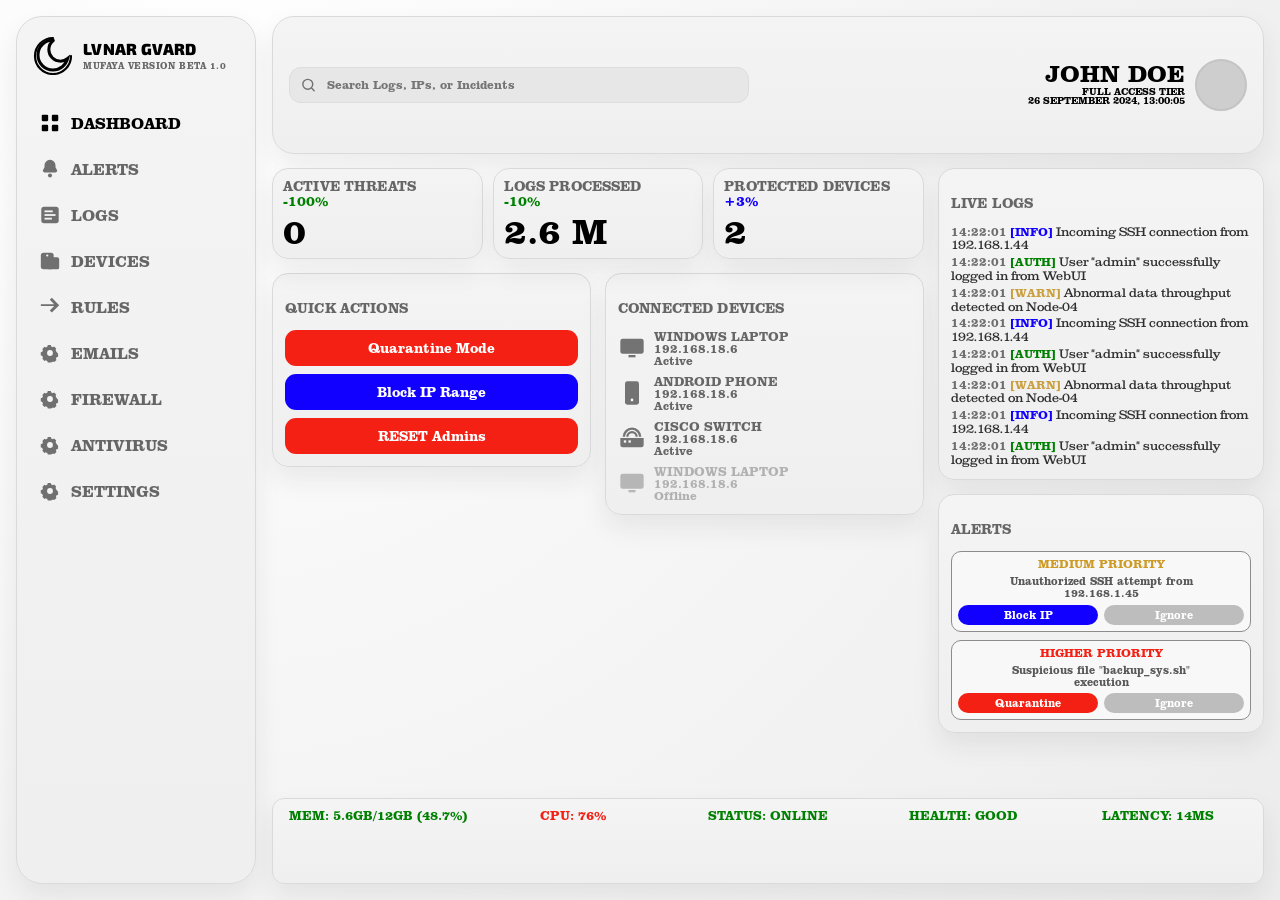
==== frontend/index.html @ ace8985b "Add initial frontend files for LunarGuard Dashboard - Create CSS file for styling the dashboard layo" ====
<!DOCTYPE html>
<html lang="en">
<head>
	<meta charset="UTF-8" />
	<meta name="viewport" content="width=device-width, initial-scale=1.0" />
	<title>LunarGuard Dashboard</title>
	<link rel="stylesheet" href="css/style.css" />
</head>
<body>
	<div class="dashboard-shell">
		<aside class="sidebar panel" aria-label="Sidebar Navigation">
			<div class="logo-row">
				<svg class="logo-mark" viewBox="0 0 24 24" fill="none" aria-hidden="true">
					<path d="M12 3C7 3 3 7 3 12s4 9 9 9c4.2 0 7.8-2.9 8.8-6.9-1.2 1-2.7 1.6-4.3 1.6-3.9 0-7-3.1-7-7 0-2.2 1-4.1 2.6-5.4z" stroke="currentColor" stroke-width="1.8"/>
					<path d="M12 1.8C6 1.8 1.2 6.6 1.2 12.6 1.2 18.6 6 23.4 12 23.4 18 23.4 22.8 18.6 22.8 12.6" stroke="currentColor" stroke-width="1.3" stroke-linecap="round"/>
				</svg>
				<div class="logo-copy">
					<div class="brand-text">LVNAR GVARD</div>
					<p class="brand-sub">Mufaya Version Beta 1.0</p>
				</div>
			</div>

			<nav class="nav-list" aria-label="Primary">
				<a href="#" class="nav-item navigation-text is-active" aria-current="page">
					<svg class="nav-icon" viewBox="0 0 24 24" fill="currentColor" aria-hidden="true"><rect x="3" y="3" width="7" height="7" rx="1.2"/><rect x="14" y="3" width="7" height="7" rx="1.2"/><rect x="3" y="14" width="7" height="7" rx="1.2"/><rect x="14" y="14" width="7" height="7" rx="1.2"/></svg>
					<span>DASHBOARD</span>
				</a>
				<a href="#" class="nav-item navigation-text">
					<svg class="nav-icon" viewBox="0 0 24 24" fill="currentColor" aria-hidden="true"><path d="M12 2a6 6 0 0 0-6 6v2.2L4.4 13a1.8 1.8 0 0 0 1.5 2.7h12.2a1.8 1.8 0 0 0 1.5-2.7L18 10.2V8a6 6 0 0 0-6-6z"/><circle cx="12" cy="19" r="2.2"/></svg>
					<span>ALERTS</span>
				</a>
				<a href="#" class="nav-item navigation-text">
					<svg class="nav-icon" viewBox="0 0 24 24" fill="currentColor" aria-hidden="true"><rect x="2.5" y="3" width="19" height="18" rx="3"/><rect x="6" y="7" width="9" height="2" fill="#f4f4f4"/><rect x="6" y="11" width="12" height="2" fill="#f4f4f4"/><rect x="6" y="15" width="8" height="2" fill="#f4f4f4"/></svg>
					<span>LOGS</span>
				</a>
				<a href="#" class="nav-item navigation-text">
					<svg class="nav-icon" viewBox="0 0 24 24" fill="currentColor" aria-hidden="true"><rect x="2" y="3" width="14" height="18" rx="3"/><rect x="9" y="8" width="13" height="13" rx="2"/><circle cx="9" cy="6" r="1.2" fill="#f4f4f4"/></svg>
					<span>DEVICES</span>
				</a>
				<a href="#" class="nav-item navigation-text">
					<svg class="nav-icon" viewBox="0 0 24 24" fill="currentColor" aria-hidden="true"><path d="M14 2l8 8-8 8-2.2-2.2L16.6 11H2V9h14.6l-4.8-4.8z"/></svg>
					<span>RULES</span>
				</a>
				<a href="#" class="nav-item navigation-text">
					<svg class="nav-icon" viewBox="0 0 24 24" fill="currentColor" aria-hidden="true"><path d="M10 2h4l.7 2.1c.7.2 1.3.5 1.9.9l2-.8 2.8 2.8-.8 2c.4.6.7 1.2.9 1.9L24 14v4l-2.1.7a8 8 0 0 1-.9 1.9l.8 2-2.8 2.8-2-.8a8 8 0 0 1-1.9.9L14 26h-4l-.7-2.1a8 8 0 0 1-1.9-.9l-2 .8L2.6 21l.8-2a8 8 0 0 1-.9-1.9L.4 16v-4l2.1-.7a8 8 0 0 1 .9-1.9l-.8-2L5.4 4.6l2 .8a8 8 0 0 1 1.9-.9z" transform="scale(0.8) translate(2 2)"/><circle cx="12" cy="12" r="3.2" fill="#f4f4f4"/></svg>
					<span>EMAILS</span>
				</a>
				<a href="#" class="nav-item navigation-text">
					<svg class="nav-icon" viewBox="0 0 24 24" fill="currentColor" aria-hidden="true"><path d="M10 2h4l.7 2.1c.7.2 1.3.5 1.9.9l2-.8 2.8 2.8-.8 2c.4.6.7 1.2.9 1.9L24 14v4l-2.1.7a8 8 0 0 1-.9 1.9l.8 2-2.8 2.8-2-.8a8 8 0 0 1-1.9.9L14 26h-4l-.7-2.1a8 8 0 0 1-1.9-.9l-2 .8L2.6 21l.8-2a8 8 0 0 1-.9-1.9L.4 16v-4l2.1-.7a8 8 0 0 1 .9-1.9l-.8-2L5.4 4.6l2 .8a8 8 0 0 1 1.9-.9z" transform="scale(0.8) translate(2 2)"/><circle cx="12" cy="12" r="3.2" fill="#f4f4f4"/></svg>
					<span>FIREWALL</span>
				</a>
				<a href="#" class="nav-item navigation-text">
					<svg class="nav-icon" viewBox="0 0 24 24" fill="currentColor" aria-hidden="true"><path d="M10 2h4l.7 2.1c.7.2 1.3.5 1.9.9l2-.8 2.8 2.8-.8 2c.4.6.7 1.2.9 1.9L24 14v4l-2.1.7a8 8 0 0 1-.9 1.9l.8 2-2.8 2.8-2-.8a8 8 0 0 1-1.9.9L14 26h-4l-.7-2.1a8 8 0 0 1-1.9-.9l-2 .8L2.6 21l.8-2a8 8 0 0 1-.9-1.9L.4 16v-4l2.1-.7a8 8 0 0 1 .9-1.9l-.8-2L5.4 4.6l2 .8a8 8 0 0 1 1.9-.9z" transform="scale(0.8) translate(2 2)"/><circle cx="12" cy="12" r="3.2" fill="#f4f4f4"/></svg>
					<span>ANTIVIRUS</span>
				</a>
				<a href="#" class="nav-item navigation-text">
					<svg class="nav-icon" viewBox="0 0 24 24" fill="currentColor" aria-hidden="true"><path d="M10 2h4l.7 2.1c.7.2 1.3.5 1.9.9l2-.8 2.8 2.8-.8 2c.4.6.7 1.2.9 1.9L24 14v4l-2.1.7a8 8 0 0 1-.9 1.9l.8 2-2.8 2.8-2-.8a8 8 0 0 1-1.9.9L14 26h-4l-.7-2.1a8 8 0 0 1-1.9-.9l-2 .8L2.6 21l.8-2a8 8 0 0 1-.9-1.9L.4 16v-4l2.1-.7a8 8 0 0 1 .9-1.9l-.8-2L5.4 4.6l2 .8a8 8 0 0 1 1.9-.9z" transform="scale(0.8) translate(2 2)"/><circle cx="12" cy="12" r="3.2" fill="#f4f4f4"/></svg>
					<span>SETTINGS</span>
				</a>
			</nav>
		</aside>

		<main class="main-area" aria-label="Main Dashboard Content">
			<header class="topbar panel">
				<label class="search-box" aria-label="Search">
					<svg viewBox="0 0 24 24" fill="none" aria-hidden="true">
						<circle cx="11" cy="11" r="7" stroke="currentColor" stroke-width="2"></circle>
						<path d="M20 20L16.7 16.7" stroke="currentColor" stroke-width="2" stroke-linecap="round"></path>
					</svg>
					<input class="search-input" type="search" placeholder="Search Logs, IPs, or Incidents" />
				</label>

				<div class="user-card">
					<div>
						<h1 class="user-name">JOHN DOE</h1>
						<p class="user-meta">FULL ACCESS TIER<br />26 SEPTEMBER 2024, 13:00:05</p>
					</div>
					<div class="user-avatar" aria-hidden="true"></div>
				</div>
			</header>

			<section class="content-grid" aria-label="Operational Panels">
				<div class="left-stack">
					<section class="stats-row" aria-label="Security Metrics">
						<article class="stat-card panel">
							<p class="heading-text">ACTIVE THREATS</p>
							<p class="stat-delta positive">-100%</p>
							<p class="stat-value">0</p>
						</article>
						<article class="stat-card panel">
							<p class="heading-text">LOGS PROCESSED</p>
							<p class="stat-delta positive">-10%</p>
							<p class="stat-value">2.6 M</p>
						</article>
						<article class="stat-card panel">
							<p class="heading-text">PROTECTED DEVICES</p>
							<p class="stat-delta positive-alt">+3%</p>
							<p class="stat-value">2</p>
						</article>
					</section>

					<div class="left-column">
					<section class="quick-actions panel">
						<p class="heading-text">QUICK ACTIONS</p>
						<div class="action-buttons">
							<button class="action-btn red" type="button">Quarantine Mode</button>
							<button class="action-btn blue" type="button">Block IP Range</button>
							<button class="action-btn red" type="button">RESET Admins</button>
						</div>
					</section>

					<section class="devices-panel panel">
						<p class="heading-text">CONNECTED DEVICES</p>
						<div class="device-list">
							<article class="device-item">
								<svg class="device-icon" viewBox="0 0 24 24" fill="currentColor" aria-hidden="true"><rect x="2" y="4" width="20" height="13" rx="2"/><rect x="9" y="18" width="6" height="2"/></svg>
								<div>
									<p class="device-name">WINDOWS LAPTOP</p>
									<p class="device-ip">192.168.18.6</p>
									<p class="device-state">Active</p>
								</div>
							</article>
							<article class="device-item">
								<svg class="device-icon" viewBox="0 0 24 24" fill="currentColor" aria-hidden="true"><rect x="6" y="2" width="12" height="20" rx="2"/><circle cx="12" cy="18" r="1.2" fill="#f4f4f4"/></svg>
								<div>
									<p class="device-name">ANDROID PHONE</p>
									<p class="device-ip">192.168.18.6</p>
									<p class="device-state">Active</p>
								</div>
							</article>
							<article class="device-item">
								<svg class="device-icon" viewBox="0 0 24 24" fill="currentColor" aria-hidden="true"><path d="M2 12h20v6a2 2 0 0 1-2 2H4a2 2 0 0 1-2-2z"/><path d="M5 11a7 7 0 0 1 14 0" fill="none" stroke="currentColor" stroke-width="2"/><path d="M8 11a4 4 0 0 1 8 0" fill="none" stroke="currentColor" stroke-width="2"/><rect x="5" y="14" width="2" height="2" fill="#f4f4f4"/><rect x="9" y="14" width="2" height="2" fill="#f4f4f4"/></svg>
								<div>
									<p class="device-name">CISCO SWITCH</p>
									<p class="device-ip">192.168.18.6</p>
									<p class="device-state">Active</p>
								</div>
							</article>
							<article class="device-item offline">
								<svg class="device-icon" viewBox="0 0 24 24" fill="currentColor" aria-hidden="true"><rect x="2" y="4" width="20" height="13" rx="2"/><rect x="9" y="18" width="6" height="2"/></svg>
								<div>
									<p class="device-name">WINDOWS LAPTOP</p>
									<p class="device-ip">192.168.18.6</p>
									<p class="device-state">Offline</p>
								</div>
							</article>
						</div>
					</section>
					</div>
				</div>

				<div class="right-column">
					<section class="live-logs panel">
						<p class="heading-text">LIVE LOGS</p>
						<div class="log-list normal-text">
							<p class="log-row"><span class="log-time">14:22:01</span> <span class="tag info">[INFO]</span> Incoming SSH connection from 192.168.1.44</p>
							<p class="log-row"><span class="log-time">14:22:01</span> <span class="tag auth">[AUTH]</span> User "admin" successfully logged in from WebUI</p>
							<p class="log-row"><span class="log-time">14:22:01</span> <span class="tag warn">[WARN]</span> Abnormal data throughput detected on Node-04</p>
							<p class="log-row"><span class="log-time">14:22:01</span> <span class="tag info">[INFO]</span> Incoming SSH connection from 192.168.1.44</p>
							<p class="log-row"><span class="log-time">14:22:01</span> <span class="tag auth">[AUTH]</span> User "admin" successfully logged in from WebUI</p>
							<p class="log-row"><span class="log-time">14:22:01</span> <span class="tag warn">[WARN]</span> Abnormal data throughput detected on Node-04</p>
							<p class="log-row"><span class="log-time">14:22:01</span> <span class="tag info">[INFO]</span> Incoming SSH connection from 192.168.1.44</p>
							<p class="log-row"><span class="log-time">14:22:01</span> <span class="tag auth">[AUTH]</span> User "admin" successfully logged in from WebUI</p>
						</div>
					</section>

					<section class="alerts-panel panel">
						<p class="heading-text">ALERTS</p>
						<div class="alert-stack">
							<article class="alert-card">
								<p class="alert-title medium">MEDIUM PRIORITY</p>
								<p class="alert-desc">Unauthorized SSH attempt from<br />192.168.1.45</p>
								<div class="alert-actions">
									<button class="mini-btn blue" type="button">Block IP</button>
									<button class="mini-btn" type="button">Ignore</button>
								</div>
							</article>
							<article class="alert-card">
								<p class="alert-title high">HIGHER PRIORITY</p>
								<p class="alert-desc">Suspicious file "backup_sys.sh"<br />execution</p>
								<div class="alert-actions">
									<button class="mini-btn red" type="button">Quarantine</button>
									<button class="mini-btn" type="button">Ignore</button>
								</div>
							</article>
						</div>
					</section>
				</div>
			</section>

			<footer class="status-strip panel" aria-label="System Status">
				<span class="ok">MEM: 5.6GB/12GB (48.7%)</span>
				<span class="warn">CPU: 76%</span>
				<span class="ok">STATUS: ONLINE</span>
				<span class="ok">HEALTH: GOOD</span>
				<span class="ok">LATENCY: 14MS</span>
			</footer>
		</main>
	</div>
</body>
</html>
---- frontend/css/style.css ----
@font-face {
	font-family: "Exo 2";
	src: url("../assets/fonts/Exo2-Black.ttf") format("truetype");
	font-weight: 900;
	font-style: normal;
}

@font-face {
	font-family: "Clarendon";
	src: url("../assets/fonts/Clarendon.otf") format("opentype");
	font-weight: 400;
	font-style: normal;
}

@font-face {
	font-family: "ClarendonBold";
	src: url("../assets/fonts/ClarendonB.otf") format("opentype");
	font-weight: 700;
	font-style: normal;
}

:root {
	--backgroundcolor: #f7f7f7;
	--whitecolor: #ffffff;
	--negativecolor: #f32013;
	--positivecolor: #008000;
	--positivecolor2: #1100ff;
	--greycolor: #666666;
	--blackcolor: #000000;
	--panel: #efefef;
	--stroke: #dadada;
	--muted: #9d9d9d;
	--shadow: 0 12px 26px rgba(34, 34, 34, 0.08);
	--radius-xl: 22px;
	--radius-lg: 16px;
	--radius-md: 12px;
}

* {
	box-sizing: border-box;
}

html,
body {
	margin: 0;
	min-height: 100%;
	background: radial-gradient(circle at 16% 10%, #ffffff 0%, #f6f6f6 45%, #ececec 100%);
	color: var(--greycolor);
}

body {
	font-family: "Clarendon", serif;
	padding: 16px;
}

.brand-text {
	font-family: "Exo 2", sans-serif;
	font-weight: 900;
	font-size: 16px;
	letter-spacing: 0.02em;
	color: var(--blackcolor);
}

.heading-text {
	font-family: "ClarendonBold", "Clarendon", serif;
	font-weight: 700;
	font-size: 14px;
	text-transform: uppercase;
	letter-spacing: 0.01em;
	color: var(--greycolor);
}

.navigation-text {
	font-family: "ClarendonBold", "Clarendon", serif;
	font-weight: 700;
	font-size: 16px;
	color: var(--greycolor);
	text-decoration: none;
}

.navigation-text.is-active,
.navigation-text[aria-current="page"] {
	color: var(--blackcolor);
}

.normal-text {
	font-family: "Clarendon", serif;
	font-size: 12px;
	line-height: 1.2;
}

.dashboard-shell {
	max-width: 1280px;
	margin: 0 auto;
	display: grid;
	grid-template-columns: 240px 1fr;
	gap: 16px;
}

.panel {
	background: linear-gradient(180deg, #f4f4f4 0%, #efefef 100%);
	border: 1px solid var(--stroke);
	border-radius: var(--radius-lg);
	box-shadow: var(--shadow);
}

.sidebar {
	padding: 18px 16px;
	border-radius: 26px;
	min-height: calc(100vh - 32px);
	display: flex;
	flex-direction: column;
	gap: 22px;
	position: sticky;
	top: 16px;
}

.logo-row {
	display: flex;
	align-items: center;
	gap: 10px;
}

.logo-mark {
	width: 40px;
	height: 40px;
	flex: 0 0 auto;
	color: var(--blackcolor);
}

.brand-sub {
	margin: 2px 0 0;
	font-family: "ClarendonBold", "Clarendon", serif;
	font-size: 9px;
	color: var(--greycolor);
	text-transform: uppercase;
	letter-spacing: 0.06em;
}

.nav-list {
	display: grid;
	gap: 10px;
	margin-top: 8px;
}

.nav-item {
	display: flex;
	align-items: center;
	gap: 10px;
	padding: 7px 6px;
	border-radius: 10px;
	transition: transform 0.2s ease, background-color 0.2s ease;
}

.nav-item:hover {
	background-color: #e4e4e4;
	transform: translateX(4px);
}

.nav-icon {
	width: 22px;
	height: 22px;
	color: #707070;
	flex: 0 0 auto;
}

.nav-item.is-active .nav-icon,
.nav-item[aria-current="page"] .nav-icon {
	color: var(--blackcolor);
}

.main-area {
	display: grid;
	gap: 14px;
}

.topbar {
	display: flex;
	justify-content: space-between;
	align-items: center;
	gap: 16px;
	padding: 16px;
	border-radius: var(--radius-xl);
	animation: rise-in 0.45s ease both;
}

.search-box {
	display: flex;
	align-items: center;
	gap: 8px;
	background: #e7e7e7;
	border: 1px solid #dddddd;
	border-radius: 12px;
	padding: 8px 10px;
	width: min(460px, 100%);
	color: #5f5f5f;
	font-family: "ClarendonBold", "Clarendon", serif;
	font-size: 12px;
}

.search-box svg {
	width: 18px;
	height: 18px;
	color: #707070;
}

.search-input {
	appearance: none;
	border: 0;
	outline: 0;
	width: 100%;
	background: transparent;
	font: inherit;
	color: inherit;
}

.user-card {
	display: flex;
	align-items: center;
	gap: 10px;
	text-align: right;
}

.user-name {
	margin: 0;
	font-family: "ClarendonBold", "Clarendon", serif;
	font-size: 24px;
	line-height: 0.8;
	color: var(--blackcolor);
}

.user-meta {
	margin: 4px 0 0;
	font-family: "ClarendonBold", "Clarendon", serif;
	font-size: 10px;
	line-height: 0.9;
	color: var(--blackcolor);
}

.user-avatar {
	width: 52px;
	height: 52px;
	border-radius: 50%;
	background: #cecece;
	border: 2px solid #c4c4c4;
}

.stats-row {
	display: grid;
	grid-template-columns: repeat(3, minmax(0, 1fr));
	gap: 10px;
	animation: rise-in 0.6s ease both;
}

.stat-card {
	padding: 10px;
	border-radius: var(--radius-lg);
}

.stat-card .heading-text {
	margin: 0;
	line-height: 1;
}

.stat-delta {
	margin: 1px 0 6px;
	font-family: "ClarendonBold", "Clarendon", serif;
	font-size: 14px;
	line-height: 1;
}

.stat-delta.positive {
	color: var(--positivecolor);
}

.stat-delta.positive-alt {
	color: var(--positivecolor2);
}

.stat-value {
	margin: 0;
	font-family: "ClarendonBold", "Clarendon", serif;
	font-size: 36px;
	line-height: 0.95;
	color: var(--blackcolor);
}

.content-grid {
	display: grid;
	grid-template-columns: minmax(0, 2fr) minmax(280px, 1fr);
	gap: 14px;
	align-items: start;
	animation: rise-in 0.8s ease both;
}

.left-stack {
	display: grid;
	gap: 14px;
}

.left-column {
	display: grid;
	grid-template-columns: minmax(220px, 1fr) minmax(260px, 1fr);
	gap: 14px;
	align-items: start;
}

.right-column {
	display: grid;
	gap: 14px;
	align-items: start;
}

.quick-actions,
.devices-panel,
.live-logs,
.alerts-panel {
	padding: 12px;
	border-radius: var(--radius-lg);
}

.action-buttons {
	display: grid;
	gap: 8px;
	margin-top: 10px;
}

.action-btn {
	border: 0;
	border-radius: 11px;
	padding: 10px 12px;
	font-family: "ClarendonBold", "Clarendon", serif;
	font-size: 14px;
	color: var(--whitecolor);
	cursor: pointer;
	transition: transform 0.15s ease, filter 0.15s ease;
}

.action-btn:hover {
	transform: translateY(-2px);
	filter: brightness(1.05);
}

.action-btn.red {
	background: var(--negativecolor);
}

.action-btn.blue {
	background: var(--positivecolor2);
}

.device-list {
	margin-top: 10px;
	display: grid;
	gap: 8px;
}

.device-item {
	display: grid;
	grid-template-columns: 28px 1fr;
	gap: 8px;
	align-items: center;
}

.device-item.offline {
	opacity: 0.45;
}

.device-icon {
	width: 28px;
	height: 28px;
	color: #737373;
}

.device-name {
	margin: 0;
	font-family: "ClarendonBold", "Clarendon", serif;
	font-size: 13px;
	line-height: 1;
	color: var(--greycolor);
}

.device-ip,
.device-state {
	margin: 0;
	font-family: "ClarendonBold", "Clarendon", serif;
	font-size: 12px;
	line-height: 1;
	color: var(--greycolor);
}

.log-list {
	margin-top: 1px;
	display: grid;
	gap: 2px;
}

.log-row {
	margin: 0;
	font-size: 12px;
	line-height: 1.15;
	color: #2f2f2f;
}

.log-time {
	font-family: "ClarendonBold", "Clarendon", serif;
	color: #6f6f6f;
}

.tag {
	font-family: "ClarendonBold", "Clarendon", serif;
}

.tag.info {
	color: var(--positivecolor2);
}

.tag.auth {
	color: var(--positivecolor);
}

.tag.warn {
	color: #caa03f;
}

.alert-stack {
	display: grid;
	gap: 8px;
	margin-top: 8px;
}

.alert-card {
	border: 1px solid #8c8c8c;
	border-radius: 10px;
	padding: 6px;
	background: #f8f8f8;
	text-align: center;
}

.alert-title {
	margin: 0;
	font-family: "ClarendonBold", "Clarendon", serif;
	font-size: 12px;
	line-height: 1;
	text-transform: uppercase;
}

.alert-title.medium {
	color: #cc9a25;
}

.alert-title.high {
	color: var(--negativecolor);
}

.alert-desc {
	margin: 5px 0;
	font-family: "ClarendonBold", "Clarendon", serif;
	font-size: 11px;
	color: #585858;
	line-height: 1.1;
}

.alert-actions {
	display: grid;
	grid-template-columns: 1fr 1fr;
	gap: 6px;
}

.mini-btn {
	border: 0;
	border-radius: 999px;
	padding: 3px 8px;
	font-family: "ClarendonBold", "Clarendon", serif;
	font-size: 11px;
	color: var(--whitecolor);
	background: #bdbdbd;
	cursor: pointer;
}

.mini-btn.blue {
	background: var(--positivecolor2);
}

.mini-btn.red {
	background: var(--negativecolor);
}

.status-strip {
	padding: 8px 12px;
	border-radius: var(--radius-md);
	display: grid;
	grid-template-columns: repeat(5, 1fr);
	gap: 10px;
	text-align: center;
	font-family: "ClarendonBold", "Clarendon", serif;
	font-size: 13px;
	text-transform: uppercase;
	animation: rise-in 1s ease both;
}

.status-strip .ok {
	color: var(--positivecolor);
}

.status-strip .warn {
	color: var(--negativecolor);
}

@keyframes rise-in {
	from {
		opacity: 0;
		transform: translateY(16px);
	}
	to {
		opacity: 1;
		transform: translateY(0);
	}
}

@media (max-width: 1180px) {
	.dashboard-shell {
		grid-template-columns: 80px 1fr;
	}

	.sidebar {
		padding: 14px 10px;
	}

	.logo-copy,
	.nav-item span {
		display: none;
	}

	.nav-item {
		justify-content: center;
	}

	.content-grid {
		grid-template-columns: 1fr;
	}

	.stats-row {
		grid-template-columns: repeat(3, minmax(0, 1fr));
	}
}

@media (max-width: 900px) {
	body {
		padding: 10px;
	}

	.dashboard-shell {
		grid-template-columns: 1fr;
	}

	.sidebar {
		position: static;
		min-height: auto;
		border-radius: var(--radius-lg);
	}

	.nav-list {
		grid-template-columns: repeat(3, minmax(0, 1fr));
	}

	.logo-copy,
	.nav-item span {
		display: block;
	}

	.nav-item {
		justify-content: flex-start;
	}

	.topbar {
		flex-direction: column;
		align-items: stretch;
	}

	.user-card {
		justify-content: flex-end;
	}

	.stats-row {
		grid-template-columns: repeat(2, minmax(0, 1fr));
	}

	.left-column {
		grid-template-columns: 1fr;
	}

	.status-strip {
		grid-template-columns: 1fr;
		text-align: left;
	}
}

@media (max-width: 620px) {
	.user-name {
		font-size: 32px;
	}

	.user-meta {
		font-size: 21px;
	}

	.stats-row {
		grid-template-columns: 1fr;
	}

	.nav-list {
		grid-template-columns: repeat(2, minmax(0, 1fr));
	}
}
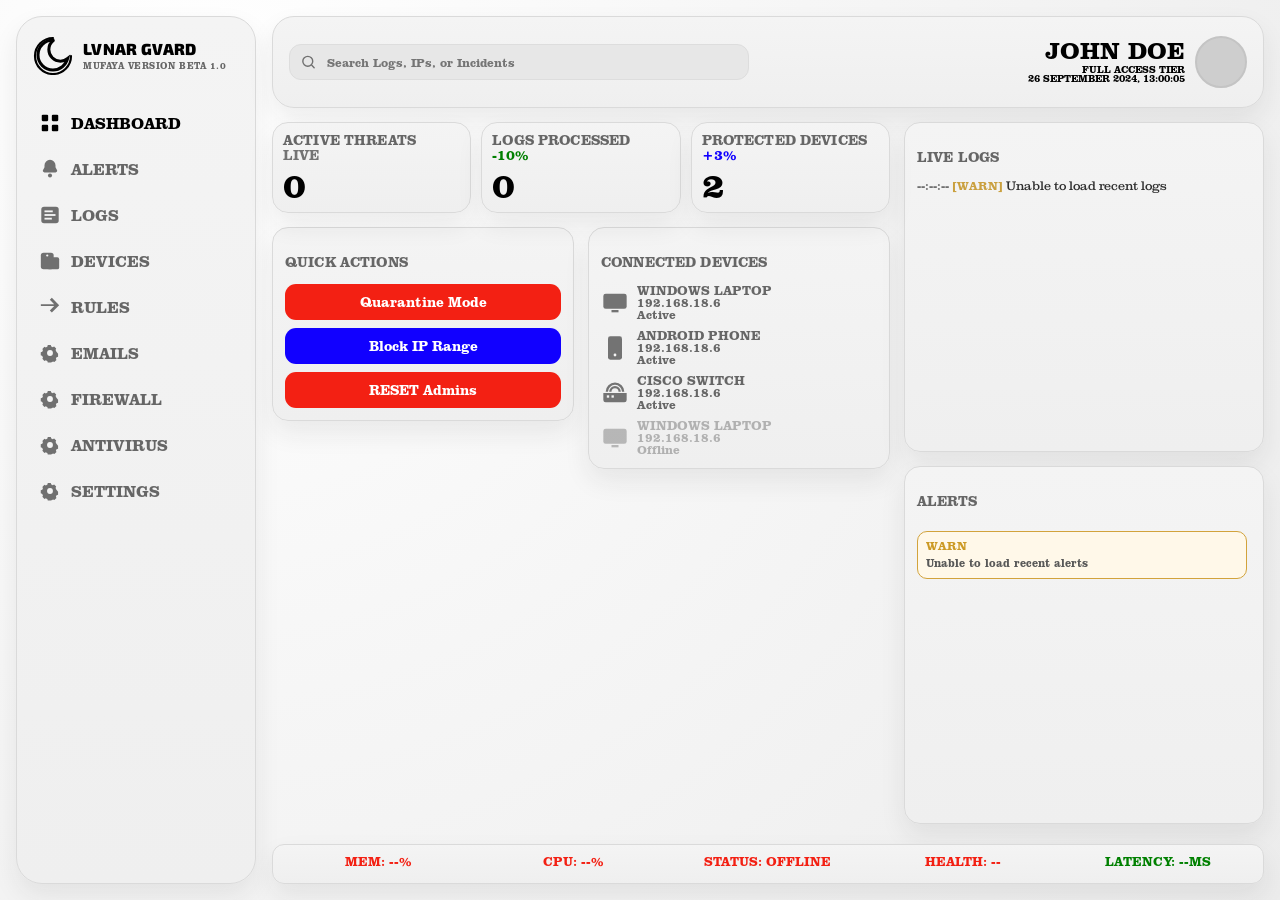
==== commit 83eba768: "Add rules for alert generation based on log entries - Implemented functions to normalize log message" ====
--- a/frontend/index.html
+++ b/frontend/index.html
@@ -84,13 +84,13 @@
 					<section class="stats-row" aria-label="Security Metrics">
 						<article class="stat-card panel">
 							<p class="heading-text">ACTIVE THREATS</p>
-							<p class="stat-delta positive">-100%</p>
-							<p class="stat-value">0</p>
+							<p class="stat-delta">LIVE</p>
+							<p class="stat-value" id="active-alerts-status">0</p>
 						</article>
 						<article class="stat-card panel">
 							<p class="heading-text">LOGS PROCESSED</p>
 							<p class="stat-delta positive">-10%</p>
-							<p class="stat-value">2.6 M</p>
+							<p class="stat-value" id="logs-processed-status">0</p>
 						</article>
 						<article class="stat-card panel">
 							<p class="heading-text">PROTECTED DEVICES</p>
@@ -152,7 +152,7 @@
 				<div class="right-column">
 					<section class="live-logs panel">
 						<p class="heading-text">LIVE LOGS</p>
-						<div class="log-list normal-text">
+						<div class="log-list normal-text" id="live-log-list">
 							<p class="log-row"><span class="log-time">14:22:01</span> <span class="tag info">[INFO]</span> Incoming SSH connection from 192.168.1.44</p>
 							<p class="log-row"><span class="log-time">14:22:01</span> <span class="tag auth">[AUTH]</span> User "admin" successfully logged in from WebUI</p>
 							<p class="log-row"><span class="log-time">14:22:01</span> <span class="tag warn">[WARN]</span> Abnormal data throughput detected on Node-04</p>
@@ -166,22 +166,10 @@
 
 					<section class="alerts-panel panel">
 						<p class="heading-text">ALERTS</p>
-						<div class="alert-stack">
+						<div class="alert-stack" id="alert-list">
 							<article class="alert-card">
-								<p class="alert-title medium">MEDIUM PRIORITY</p>
-								<p class="alert-desc">Unauthorized SSH attempt from<br />192.168.1.45</p>
-								<div class="alert-actions">
-									<button class="mini-btn blue" type="button">Block IP</button>
-									<button class="mini-btn" type="button">Ignore</button>
-								</div>
-							</article>
-							<article class="alert-card">
-								<p class="alert-title high">HIGHER PRIORITY</p>
-								<p class="alert-desc">Suspicious file "backup_sys.sh"<br />execution</p>
-								<div class="alert-actions">
-									<button class="mini-btn red" type="button">Quarantine</button>
-									<button class="mini-btn" type="button">Ignore</button>
-								</div>
+								<p class="alert-title info">INFO</p>
+								<p class="alert-desc">Waiting for live alerts...</p>
 							</article>
 						</div>
 					</section>
@@ -189,13 +177,15 @@
 			</section>
 
 			<footer class="status-strip panel" aria-label="System Status">
-				<span class="ok">MEM: 5.6GB/12GB (48.7%)</span>
-				<span class="warn">CPU: 76%</span>
-				<span class="ok">STATUS: ONLINE</span>
-				<span class="ok">HEALTH: GOOD</span>
-				<span class="ok">LATENCY: 14MS</span>
+				<span class="ok" id="memory-status">MEM: --%</span>
+				<span class="warn" id="cpu-status">CPU: --%</span>
+				<span class="ok" id="connection-status">STATUS: ONLINE</span>
+				<span class="ok" id="health-status">HEALTH: --</span>
+				<span class="ok" id="latency-status">LATENCY: --MS</span>
 			</footer>
 		</main>
 	</div>
+	<script src="js/api.js" defer></script>
+	<script src="js/main.js" defer></script>
 </body>
 </html>
--- a/frontend/css/style.css
+++ b/frontend/css/style.css
@@ -277,6 +277,10 @@
 	color: var(--positivecolor2);
 }
 
+.stat-delta {
+	color: #737373;
+}
+
 .stat-value {
 	margin: 0;
 	font-family: "ClarendonBold", "Clarendon", serif;
@@ -287,7 +291,7 @@
 
 .content-grid {
 	display: grid;
-	grid-template-columns: minmax(0, 2fr) minmax(280px, 1fr);
+	grid-template-columns: minmax(0, 1fr) 360px;
 	gap: 14px;
 	align-items: start;
 	animation: rise-in 0.8s ease both;
@@ -309,6 +313,11 @@
 	display: grid;
 	gap: 14px;
 	align-items: start;
+}
+
+.live-logs {
+	width: 360px;
+	max-width: 100%;
 }
 
 .quick-actions,
@@ -393,6 +402,8 @@
 	margin-top: 1px;
 	display: grid;
 	gap: 2px;
+	height: 260px;
+	overflow: hidden;
 }
 
 .log-row {
@@ -424,17 +435,36 @@
 }
 
 .alert-stack {
-	display: grid;
+	display: flex;
+	flex-direction: column;
 	gap: 8px;
 	margin-top: 8px;
+	height: 300px;
+	overflow-y: auto;
+	padding-right: 4px;
 }
 
 .alert-card {
 	border: 1px solid #8c8c8c;
 	border-radius: 10px;
-	padding: 6px;
+	padding: 8px;
 	background: #f8f8f8;
-	text-align: center;
+	text-align: left;
+}
+
+.alert-card.critical {
+	border-color: #c33b31;
+	background: #fff1ef;
+}
+
+.alert-card.warn {
+	border-color: #d2a33c;
+	background: #fff8e9;
+}
+
+.alert-card.info {
+	border-color: #2f64ca;
+	background: #eef3ff;
 }
 
 .alert-title {
@@ -453,12 +483,37 @@
 	color: var(--negativecolor);
 }
 
+.alert-title.critical {
+	color: var(--negativecolor);
+}
+
+.alert-title.warn {
+	color: #cc9a25;
+}
+
+.alert-title.info {
+	color: var(--positivecolor2);
+}
+
 .alert-desc {
-	margin: 5px 0;
+	margin: 5px 0 0;
 	font-family: "ClarendonBold", "Clarendon", serif;
 	font-size: 11px;
 	color: #585858;
-	line-height: 1.1;
+	line-height: 1.2;
+}
+
+.alert-meta {
+	margin: 0;
+	font-family: "ClarendonBold", "Clarendon", serif;
+	font-size: 10px;
+	color: #6d6d6d;
+}
+
+.alerts-panel {
+	height: 358px;
+	display: flex;
+	flex-direction: column;
 }
 
 .alert-actions {
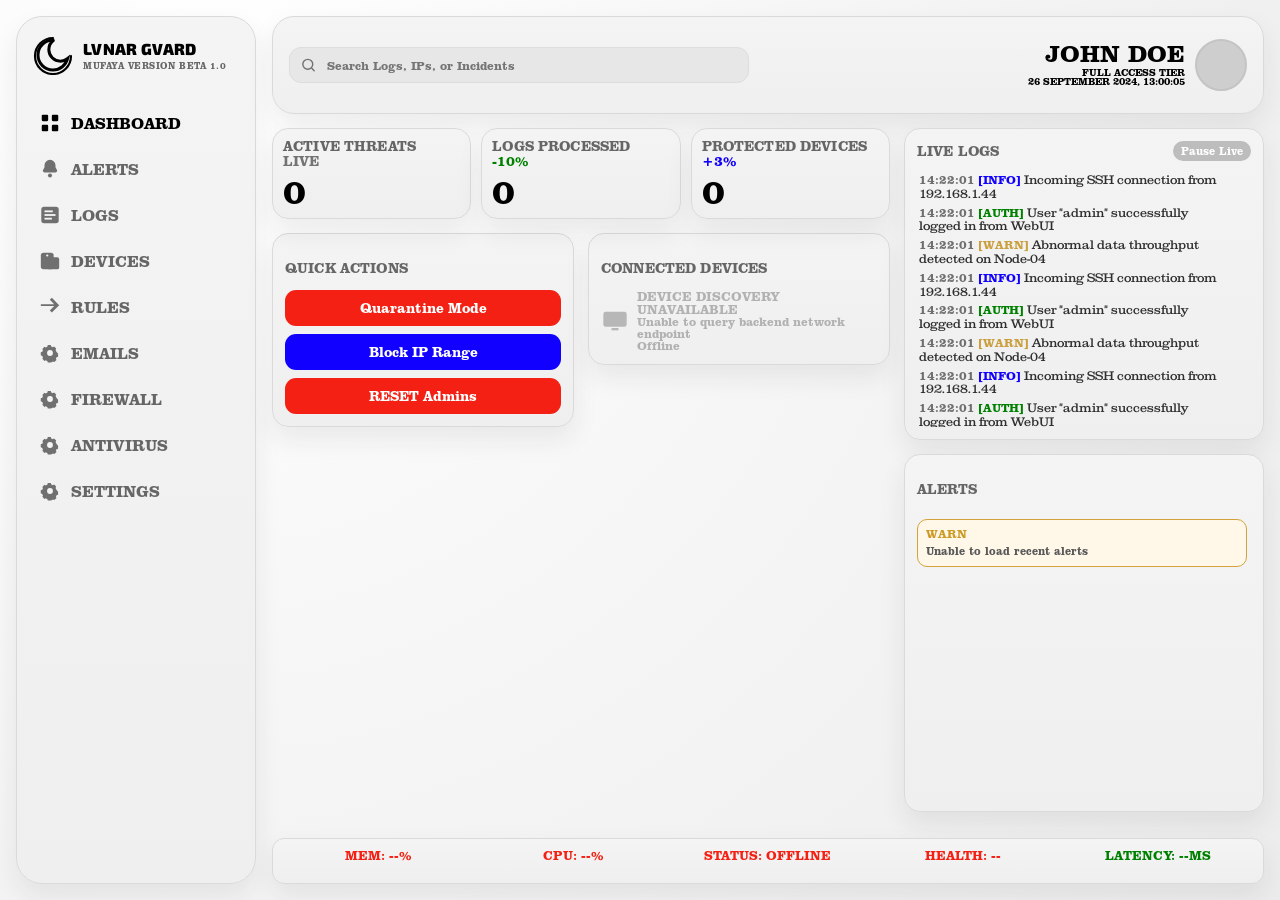
==== commit 0691b734: "Added the logs page" ====
--- a/frontend/index.html
+++ b/frontend/index.html
@@ -21,39 +21,39 @@
 			</div>
 
 			<nav class="nav-list" aria-label="Primary">
-				<a href="#" class="nav-item navigation-text is-active" aria-current="page">
+				<a href="#" class="nav-item navigation-text is-active" data-view="dashboard" aria-current="page">
 					<svg class="nav-icon" viewBox="0 0 24 24" fill="currentColor" aria-hidden="true"><rect x="3" y="3" width="7" height="7" rx="1.2"/><rect x="14" y="3" width="7" height="7" rx="1.2"/><rect x="3" y="14" width="7" height="7" rx="1.2"/><rect x="14" y="14" width="7" height="7" rx="1.2"/></svg>
 					<span>DASHBOARD</span>
 				</a>
-				<a href="#" class="nav-item navigation-text">
+				<a href="#" class="nav-item navigation-text" data-view="alerts">
 					<svg class="nav-icon" viewBox="0 0 24 24" fill="currentColor" aria-hidden="true"><path d="M12 2a6 6 0 0 0-6 6v2.2L4.4 13a1.8 1.8 0 0 0 1.5 2.7h12.2a1.8 1.8 0 0 0 1.5-2.7L18 10.2V8a6 6 0 0 0-6-6z"/><circle cx="12" cy="19" r="2.2"/></svg>
 					<span>ALERTS</span>
 				</a>
-				<a href="#" class="nav-item navigation-text">
+				<a href="#" class="nav-item navigation-text" data-view="logs">
 					<svg class="nav-icon" viewBox="0 0 24 24" fill="currentColor" aria-hidden="true"><rect x="2.5" y="3" width="19" height="18" rx="3"/><rect x="6" y="7" width="9" height="2" fill="#f4f4f4"/><rect x="6" y="11" width="12" height="2" fill="#f4f4f4"/><rect x="6" y="15" width="8" height="2" fill="#f4f4f4"/></svg>
 					<span>LOGS</span>
 				</a>
-				<a href="#" class="nav-item navigation-text">
+				<a href="#" class="nav-item navigation-text" data-view="devices">
 					<svg class="nav-icon" viewBox="0 0 24 24" fill="currentColor" aria-hidden="true"><rect x="2" y="3" width="14" height="18" rx="3"/><rect x="9" y="8" width="13" height="13" rx="2"/><circle cx="9" cy="6" r="1.2" fill="#f4f4f4"/></svg>
 					<span>DEVICES</span>
 				</a>
-				<a href="#" class="nav-item navigation-text">
+				<a href="#" class="nav-item navigation-text" data-view="rules">
 					<svg class="nav-icon" viewBox="0 0 24 24" fill="currentColor" aria-hidden="true"><path d="M14 2l8 8-8 8-2.2-2.2L16.6 11H2V9h14.6l-4.8-4.8z"/></svg>
 					<span>RULES</span>
 				</a>
-				<a href="#" class="nav-item navigation-text">
+				<a href="#" class="nav-item navigation-text" data-view="emails">
 					<svg class="nav-icon" viewBox="0 0 24 24" fill="currentColor" aria-hidden="true"><path d="M10 2h4l.7 2.1c.7.2 1.3.5 1.9.9l2-.8 2.8 2.8-.8 2c.4.6.7 1.2.9 1.9L24 14v4l-2.1.7a8 8 0 0 1-.9 1.9l.8 2-2.8 2.8-2-.8a8 8 0 0 1-1.9.9L14 26h-4l-.7-2.1a8 8 0 0 1-1.9-.9l-2 .8L2.6 21l.8-2a8 8 0 0 1-.9-1.9L.4 16v-4l2.1-.7a8 8 0 0 1 .9-1.9l-.8-2L5.4 4.6l2 .8a8 8 0 0 1 1.9-.9z" transform="scale(0.8) translate(2 2)"/><circle cx="12" cy="12" r="3.2" fill="#f4f4f4"/></svg>
 					<span>EMAILS</span>
 				</a>
-				<a href="#" class="nav-item navigation-text">
+				<a href="#" class="nav-item navigation-text" data-view="firewall">
 					<svg class="nav-icon" viewBox="0 0 24 24" fill="currentColor" aria-hidden="true"><path d="M10 2h4l.7 2.1c.7.2 1.3.5 1.9.9l2-.8 2.8 2.8-.8 2c.4.6.7 1.2.9 1.9L24 14v4l-2.1.7a8 8 0 0 1-.9 1.9l.8 2-2.8 2.8-2-.8a8 8 0 0 1-1.9.9L14 26h-4l-.7-2.1a8 8 0 0 1-1.9-.9l-2 .8L2.6 21l.8-2a8 8 0 0 1-.9-1.9L.4 16v-4l2.1-.7a8 8 0 0 1 .9-1.9l-.8-2L5.4 4.6l2 .8a8 8 0 0 1 1.9-.9z" transform="scale(0.8) translate(2 2)"/><circle cx="12" cy="12" r="3.2" fill="#f4f4f4"/></svg>
 					<span>FIREWALL</span>
 				</a>
-				<a href="#" class="nav-item navigation-text">
+				<a href="#" class="nav-item navigation-text" data-view="antivirus">
 					<svg class="nav-icon" viewBox="0 0 24 24" fill="currentColor" aria-hidden="true"><path d="M10 2h4l.7 2.1c.7.2 1.3.5 1.9.9l2-.8 2.8 2.8-.8 2c.4.6.7 1.2.9 1.9L24 14v4l-2.1.7a8 8 0 0 1-.9 1.9l.8 2-2.8 2.8-2-.8a8 8 0 0 1-1.9.9L14 26h-4l-.7-2.1a8 8 0 0 1-1.9-.9l-2 .8L2.6 21l.8-2a8 8 0 0 1-.9-1.9L.4 16v-4l2.1-.7a8 8 0 0 1 .9-1.9l-.8-2L5.4 4.6l2 .8a8 8 0 0 1 1.9-.9z" transform="scale(0.8) translate(2 2)"/><circle cx="12" cy="12" r="3.2" fill="#f4f4f4"/></svg>
 					<span>ANTIVIRUS</span>
 				</a>
-				<a href="#" class="nav-item navigation-text">
+				<a href="#" class="nav-item navigation-text" data-view="settings">
 					<svg class="nav-icon" viewBox="0 0 24 24" fill="currentColor" aria-hidden="true"><path d="M10 2h4l.7 2.1c.7.2 1.3.5 1.9.9l2-.8 2.8 2.8-.8 2c.4.6.7 1.2.9 1.9L24 14v4l-2.1.7a8 8 0 0 1-.9 1.9l.8 2-2.8 2.8-2-.8a8 8 0 0 1-1.9.9L14 26h-4l-.7-2.1a8 8 0 0 1-1.9-.9l-2 .8L2.6 21l.8-2a8 8 0 0 1-.9-1.9L.4 16v-4l2.1-.7a8 8 0 0 1 .9-1.9l-.8-2L5.4 4.6l2 .8a8 8 0 0 1 1.9-.9z" transform="scale(0.8) translate(2 2)"/><circle cx="12" cy="12" r="3.2" fill="#f4f4f4"/></svg>
 					<span>SETTINGS</span>
 				</a>
@@ -79,7 +79,7 @@
 				</div>
 			</header>
 
-			<section class="content-grid" aria-label="Operational Panels">
+			<section class="content-grid app-view is-visible" data-view="dashboard" aria-label="Operational Panels">
 				<div class="left-stack">
 					<section class="stats-row" aria-label="Security Metrics">
 						<article class="stat-card panel">
@@ -95,7 +95,7 @@
 						<article class="stat-card panel">
 							<p class="heading-text">PROTECTED DEVICES</p>
 							<p class="stat-delta positive-alt">+3%</p>
-							<p class="stat-value">2</p>
+							<p class="stat-value" id="protected-devices-status">0</p>
 						</article>
 					</section>
 
@@ -111,7 +111,7 @@
 
 					<section class="devices-panel panel">
 						<p class="heading-text">CONNECTED DEVICES</p>
-						<div class="device-list">
+						<div class="device-list" id="connected-devices-list">
 							<article class="device-item">
 								<svg class="device-icon" viewBox="0 0 24 24" fill="currentColor" aria-hidden="true"><rect x="2" y="4" width="20" height="13" rx="2"/><rect x="9" y="18" width="6" height="2"/></svg>
 								<div>
@@ -151,7 +151,10 @@
 
 				<div class="right-column">
 					<section class="live-logs panel">
-						<p class="heading-text">LIVE LOGS</p>
+						<div class="logs-toolbar">
+							<p class="heading-text">LIVE LOGS</p>
+							<button class="mini-btn" id="logs-pause-btn" type="button" aria-pressed="false">Pause Live</button>
+						</div>
 						<div class="log-list normal-text" id="live-log-list">
 							<p class="log-row"><span class="log-time">14:22:01</span> <span class="tag info">[INFO]</span> Incoming SSH connection from 192.168.1.44</p>
 							<p class="log-row"><span class="log-time">14:22:01</span> <span class="tag auth">[AUTH]</span> User "admin" successfully logged in from WebUI</p>
@@ -172,6 +175,28 @@
 								<p class="alert-desc">Waiting for live alerts...</p>
 							</article>
 						</div>
+					</section>
+				</div>
+			</section>
+
+			<section class="view-panel panel app-view" data-view="logs" aria-label="Logs View">
+				<div class="view-header">
+					<div>
+						<p class="heading-text">LOGS CONSOLE</p>
+						<p class="view-subtitle">Live Windows event stream connected to the backend websocket.</p>
+					</div>
+				</div>
+
+				<div class="logs-page-grid">
+					<section class="logs-page-list panel">
+						<div class="logs-toolbar">
+							<p class="heading-text">RECENT LOGS</p>
+							<div class="logs-toolbar-actions">
+								<button class="mini-btn" id="logs-refresh-btn" type="button">Refresh</button>
+								<button class="mini-btn blue" id="logs-follow-btn" type="button" aria-pressed="true">Following Live</button>
+							</div>
+						</div>
+						<div class="log-list normal-text" id="logs-page-list"></div>
 					</section>
 				</div>
 			</section>
--- a/frontend/css/style.css
+++ b/frontend/css/style.css
@@ -104,6 +104,70 @@
 	box-shadow: var(--shadow);
 }
 
+.app-view[hidden] {
+	display: none !important;
+}
+
+.app-view {
+	display: none;
+}
+
+.content-grid.is-visible {
+	display: grid;
+}
+
+.view-panel.is-visible {
+	display: block;
+}
+
+.view-panel {
+	padding: 16px;
+	border-radius: var(--radius-xl);
+}
+
+.view-header {
+	display: flex;
+	align-items: flex-start;
+	justify-content: space-between;
+	gap: 16px;
+	margin-bottom: 16px;
+}
+
+.view-subtitle {
+	margin: 4px 0 0;
+	font-family: "ClarendonBold", "Clarendon", serif;
+	font-size: 12px;
+	color: var(--greycolor);
+}
+
+.logs-page-grid {
+	display: block;
+}
+
+.logs-page-list,
+.logs-summary-card {
+	padding: 12px;
+	border-radius: var(--radius-lg);
+}
+
+.logs-page-list .log-list {
+	height: calc(100vh - 250px);
+	min-height: 520px;
+}
+
+.logs-toolbar-actions {
+	display: flex;
+	gap: 8px;
+	flex-wrap: wrap;
+}
+
+.log-row.placeholder {
+	padding: 10px 12px;
+	border-radius: 10px;
+	background: #e7e7e7;
+	color: var(--greycolor);
+}
+
 .sidebar {
 	padding: 18px 16px;
 	border-radius: 26px;
@@ -328,6 +392,17 @@
 	border-radius: var(--radius-lg);
 }
 
+.logs-toolbar {
+	display: flex;
+	align-items: center;
+	justify-content: space-between;
+	gap: 10px;
+}
+
+.logs-toolbar .heading-text {
+	margin: 0;
+}
+
 .action-buttons {
 	display: grid;
 	gap: 8px;
@@ -399,11 +474,15 @@
 }
 
 .log-list {
-	margin-top: 1px;
-	display: grid;
-	gap: 2px;
+	margin-top: 6px;
+	display: flex;
+	flex-direction: column;
+	gap: 4px;
 	height: 260px;
-	overflow: hidden;
+	overflow-y: auto;
+	overflow-x: hidden;
+	padding: 6px 10px 12px 2px;
+	scrollbar-gutter: stable;
 }
 
 .log-row {
@@ -452,6 +531,29 @@
 	text-align: left;
 }
 
+.alert-summary {
+	display: grid;
+	gap: 4px;
+	cursor: pointer;
+}
+
+.alert-summary:focus-visible {
+	outline: 2px solid #3e6bd3;
+	outline-offset: 2px;
+	border-radius: 8px;
+}
+
+.alert-actions {
+	display: none;
+	grid-template-columns: 1fr 1fr;
+	gap: 6px;
+	margin-top: 8px;
+}
+
+.alert-card.expanded .alert-actions {
+	display: grid;
+}
+
 .alert-card.critical {
 	border-color: #c33b31;
 	background: #fff1ef;
@@ -514,12 +616,6 @@
 	height: 358px;
 	display: flex;
 	flex-direction: column;
-}
-
-.alert-actions {
-	display: grid;
-	grid-template-columns: 1fr 1fr;
-	gap: 6px;
 }
 
 .mini-btn {
@@ -595,6 +691,10 @@
 		grid-template-columns: 1fr;
 	}
 
+	.logs-page-grid {
+		grid-template-columns: 1fr;
+	}
+
 	.stats-row {
 		grid-template-columns: repeat(3, minmax(0, 1fr));
 	}
@@ -645,6 +745,10 @@
 		grid-template-columns: 1fr;
 	}
 
+	.view-header {
+		flex-direction: column;
+	}
+
 	.status-strip {
 		grid-template-columns: 1fr;
 		text-align: left;
@@ -667,4 +771,8 @@
 	.nav-list {
 		grid-template-columns: repeat(2, minmax(0, 1fr));
 	}
-}
+
+	.logs-page-list .log-list {
+		height: 360px;
+	}
+}
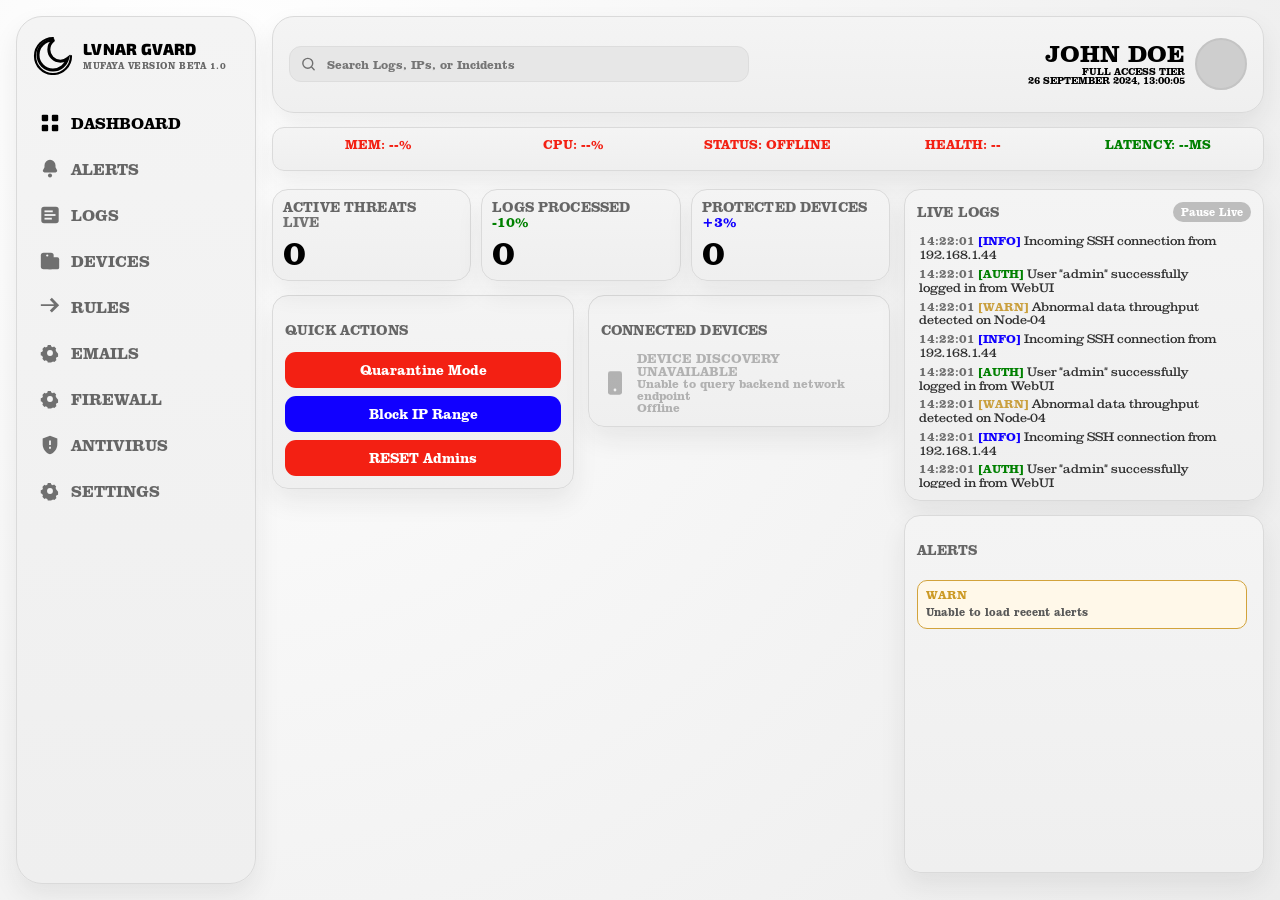
==== commit ebfaa2da: "Everything ok so far" ====
--- a/frontend/index.html
+++ b/frontend/index.html
@@ -50,7 +50,7 @@
 					<span>FIREWALL</span>
 				</a>
 				<a href="#" class="nav-item navigation-text" data-view="antivirus">
-					<svg class="nav-icon" viewBox="0 0 24 24" fill="currentColor" aria-hidden="true"><path d="M10 2h4l.7 2.1c.7.2 1.3.5 1.9.9l2-.8 2.8 2.8-.8 2c.4.6.7 1.2.9 1.9L24 14v4l-2.1.7a8 8 0 0 1-.9 1.9l.8 2-2.8 2.8-2-.8a8 8 0 0 1-1.9.9L14 26h-4l-.7-2.1a8 8 0 0 1-1.9-.9l-2 .8L2.6 21l.8-2a8 8 0 0 1-.9-1.9L.4 16v-4l2.1-.7a8 8 0 0 1 .9-1.9l-.8-2L5.4 4.6l2 .8a8 8 0 0 1 1.9-.9z" transform="scale(0.8) translate(2 2)"/><circle cx="12" cy="12" r="3.2" fill="#f4f4f4"/></svg>
+					<svg class="nav-icon" viewBox="0 0 24 24" fill="currentColor" aria-hidden="true"><path d="M12 2L4 5v6.09c0 5.05 3.41 9.76 8 10.91 4.59-1.15 8-5.86 8-10.91V5l-8-3zm1 14h-2v-2h2v2zm0-4h-2V7h2v5z"/></svg>
 					<span>ANTIVIRUS</span>
 				</a>
 				<a href="#" class="nav-item navigation-text" data-view="settings">
@@ -78,6 +78,14 @@
 					<div class="user-avatar" aria-hidden="true"></div>
 				</div>
 			</header>
+
+			<div class="status-strip panel" aria-label="System Status">
+				<span class="ok" id="memory-status">MEM: --%</span>
+				<span class="warn" id="cpu-status">CPU: --%</span>
+				<span class="ok" id="connection-status">STATUS: ONLINE</span>
+				<span class="ok" id="health-status">HEALTH: --</span>
+				<span class="ok" id="latency-status">LATENCY: --MS</span>
+			</div>
 
 			<section class="content-grid app-view is-visible" data-view="dashboard" aria-label="Operational Panels">
 				<div class="left-stack">
@@ -109,7 +117,7 @@
 						</div>
 					</section>
 
-					<section class="devices-panel panel">
+					<section class="devices-panel panel" id="dashboard-devices-panel" style="cursor: pointer;" title="Click to view all devices">
 						<p class="heading-text">CONNECTED DEVICES</p>
 						<div class="device-list" id="connected-devices-list">
 							<article class="device-item">
@@ -182,8 +190,9 @@
 			<section class="view-panel panel app-view" data-view="logs" aria-label="Logs View">
 				<div class="view-header">
 					<div>
-						<p class="heading-text">LOGS CONSOLE</p>
+						<p class="heading-text">LOGS CONSOLE <span id="logs-stream-status" class="tag info" style="margin-left: 10px; font-size: 10px;">CONNECTING</span></p>
 						<p class="view-subtitle">Live Windows event stream connected to the backend websocket.</p>
+						<p class="view-subtitle" style="font-size: 10px; opacity: 0.7;">URL: <span id="logs-websocket-url">--</span> | Recent: <span id="logs-recent-count">0</span></p>
 					</div>
 				</div>
 
@@ -201,13 +210,70 @@
 				</div>
 			</section>
 
-			<footer class="status-strip panel" aria-label="System Status">
-				<span class="ok" id="memory-status">MEM: --%</span>
-				<span class="warn" id="cpu-status">CPU: --%</span>
-				<span class="ok" id="connection-status">STATUS: ONLINE</span>
-				<span class="ok" id="health-status">HEALTH: --</span>
-				<span class="ok" id="latency-status">LATENCY: --MS</span>
-			</footer>
+			<section class="view-panel panel app-view" data-view="alerts" aria-label="Alerts View">
+				<div class="view-header">
+					<div>
+						<p class="heading-text">SECURITY ALERTS</p>
+						<p class="view-subtitle">Detailed history of detected security events and system anomalies.</p>
+					</div>
+					<div class="logs-toolbar-actions">
+						<button class="mini-btn red" id="alerts-clear-btn" type="button">Clear Dashboard List</button>
+						<button class="mini-btn" id="alerts-refresh-btn" type="button">Refresh</button>
+					</div>
+				</div>
+
+				<div class="alerts-page-content">
+					<div class="alert-stack large-stack" id="alerts-page-list"></div>
+				</div>
+			</section>
+
+			<section class="view-panel panel app-view" data-view="devices" aria-label="Devices View">
+				<div class="view-header">
+					<div>
+						<p class="heading-text">CONNECTED DEVICES</p>
+						<p class="view-subtitle">Detailed inventory of all hardware detected on the local network.</p>
+						<p class="view-subtitle" style="font-size: 10px; opacity: 0.7;">Last Scan: <span id="devices-last-scan">--</span> | Total: <span id="devices-total-count">0</span></p>
+					</div>
+					<div class="logs-toolbar-actions">
+						<button class="mini-btn blue" id="devices-refresh-btn" type="button">Full Rescan</button>
+					</div>
+				</div>
+
+				<div class="devices-page-grid" id="devices-page-list">
+					<!-- Detailed device cards will be injected here -->
+				</div>
+			</section>
+			<section class="view-panel panel app-view" data-view="antivirus" aria-label="Antivirus View">
+				<div class="view-header">
+					<div>
+						<p class="heading-text">REAL-TIME ANTIVIRUS</p>
+						<p class="view-subtitle">Active monitoring of Downloads and Desktop for malicious files.</p>
+					</div>
+					<div class="logs-toolbar-actions">
+						<span id="scanner-status" class="tag info">SHIELD ACTIVE</span>
+					</div>
+				</div>
+
+				<div class="scanner-page-grid">
+					<section class="scanner-stats panel">
+						<div class="stat-card">
+							<p class="heading-text">FILES SCANNED</p>
+							<p class="stat-value" id="scanner-files-count">0</p>
+						</div>
+						<div class="stat-card">
+							<p class="heading-text">THREATS BLOCKED</p>
+							<p class="stat-value red" id="scanner-threats-count">0</p>
+						</div>
+					</section>
+
+					<section class="scanner-log panel">
+						<p class="heading-text">SCANNER ACTIVITY</p>
+						<div class="log-list normal-text" id="scanner-log-list">
+							<p class="log-row"><span class="log-time">--:--:--</span> <span class="tag info">[INFO]</span> Antivirus engine initialized...</p>
+						</div>
+					</section>
+				</div>
+			</section>
 		</main>
 	</div>
 	<script src="js/api.js" defer></script>
--- a/frontend/css/style.css
+++ b/frontend/css/style.css
@@ -392,6 +392,15 @@
 	border-radius: var(--radius-lg);
 }
 
+.devices-panel {
+	transition: transform 0.2s ease, box-shadow 0.2s ease;
+}
+
+.devices-panel:hover {
+	transform: translateY(-2px);
+	box-shadow: 0 15px 30px rgba(34, 34, 34, 0.12);
+}
+
 .logs-toolbar {
 	display: flex;
 	align-items: center;
@@ -450,10 +459,106 @@
 	opacity: 0.45;
 }
 
-.device-icon {
-	width: 28px;
-	height: 28px;
-	color: #737373;
+.devices-page-grid {
+	display: grid;
+	grid-template-columns: repeat(auto-fill, minmax(280px, 1fr));
+	gap: 16px;
+	margin-top: 16px;
+	padding: 4px;
+}
+
+.device-detail-card {
+	padding: 16px;
+	display: flex;
+	flex-direction: column;
+	gap: 12px;
+	transition: transform 0.2s ease;
+}
+
+.device-detail-card:hover {
+	transform: translateY(-4px);
+}
+
+.device-detail-header {
+	display: flex;
+	align-items: center;
+	gap: 12px;
+}
+
+.device-detail-icon {
+	width: 40px;
+	height: 40px;
+	color: var(--blackcolor);
+}
+
+.device-detail-info {
+	flex: 1;
+}
+
+.device-detail-name {
+	margin: 0;
+	font-family: "ClarendonBold", "Clarendon", serif;
+	font-size: 16px;
+	color: var(--blackcolor);
+}
+
+.device-detail-ip {
+	margin: 2px 0 0;
+	font-size: 12px;
+	color: var(--greycolor);
+}
+
+.device-detail-stats {
+	display: grid;
+	grid-template-columns: 1fr 1fr;
+	gap: 8px;
+	background: rgba(0, 0, 0, 0.03);
+	padding: 8px;
+	border-radius: 8px;
+}
+
+.device-stat-item {
+	display: flex;
+	flex-direction: column;
+}
+
+.device-stat-label {
+	font-size: 9px;
+	text-transform: uppercase;
+	color: var(--muted);
+}
+
+.device-stat-value {
+	font-family: "ClarendonBold", "Clarendon", serif;
+	font-size: 11px;
+	color: var(--greycolor);
+}
+
+.scanner-page-grid {
+	display: grid;
+	grid-template-columns: 280px 1fr;
+	gap: 16px;
+	margin-top: 16px;
+}
+
+.scanner-stats {
+	display: grid;
+	gap: 16px;
+	padding: 16px;
+	align-content: start;
+}
+
+.scanner-log {
+	padding: 16px;
+}
+
+.scanner-log .log-list {
+	height: calc(100vh - 350px);
+	min-height: 400px;
+}
+
+.stat-value.red {
+	color: var(--negativecolor);
 }
 
 .device-name {
@@ -523,6 +628,11 @@
 	padding-right: 4px;
 }
 
+.alert-stack.large-stack {
+	height: calc(100vh - 250px);
+	min-height: 520px;
+}
+
 .alert-card {
 	border: 1px solid #8c8c8c;
 	border-radius: 10px;
@@ -647,7 +757,8 @@
 	font-family: "ClarendonBold", "Clarendon", serif;
 	font-size: 13px;
 	text-transform: uppercase;
-	animation: rise-in 1s ease both;
+	animation: rise-in 0.5s ease both;
+	margin-bottom: 4px;
 }
 
 .status-strip .ok {
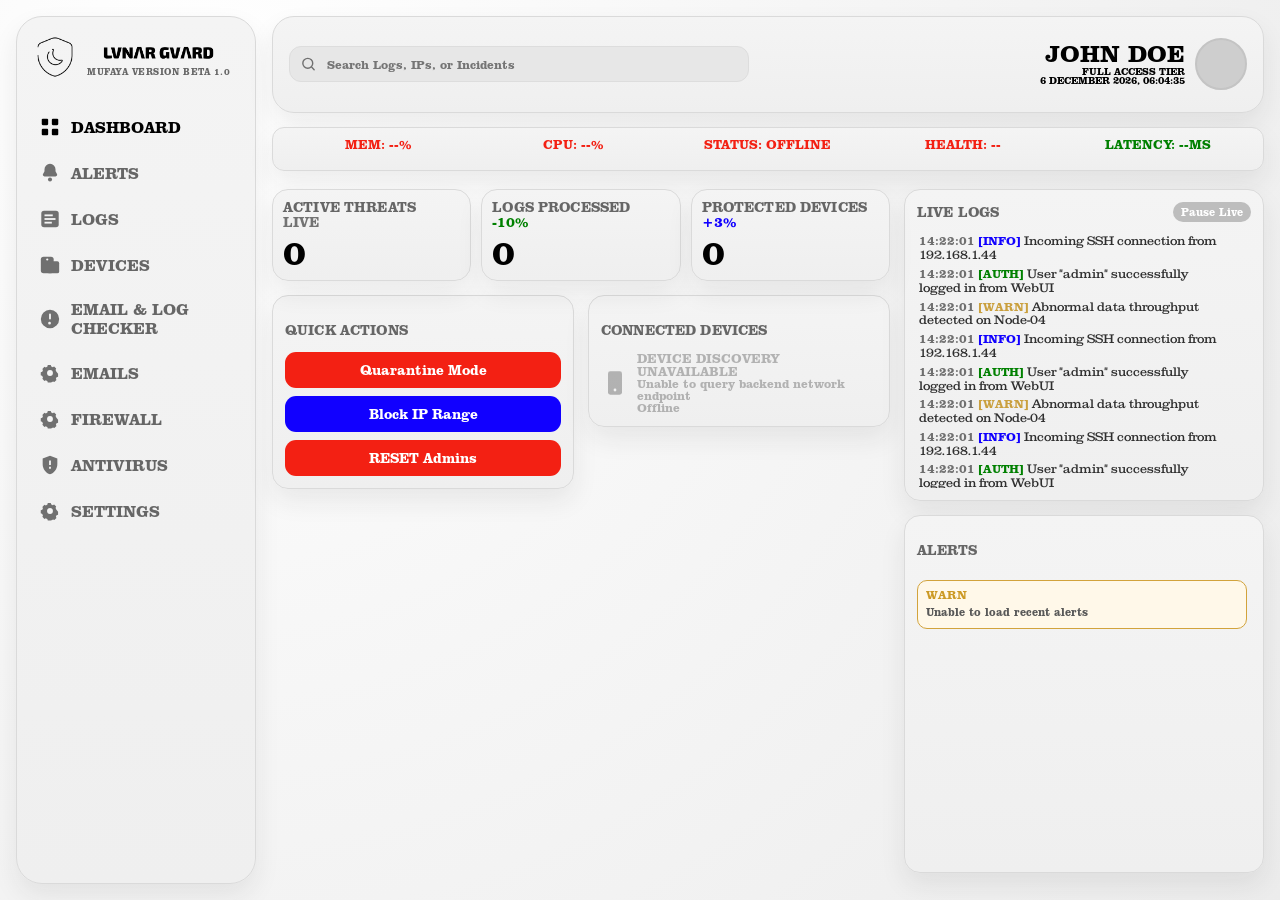
==== commit cdafa853: "Add whitelisted domains, logo image, and documentation links - Created a new file `whitelisted_domai" ====
--- a/frontend/index.html
+++ b/frontend/index.html
@@ -10,13 +10,10 @@
 	<div class="dashboard-shell">
 		<aside class="sidebar panel" aria-label="Sidebar Navigation">
 			<div class="logo-row">
-				<svg class="logo-mark" viewBox="0 0 24 24" fill="none" aria-hidden="true">
-					<path d="M12 3C7 3 3 7 3 12s4 9 9 9c4.2 0 7.8-2.9 8.8-6.9-1.2 1-2.7 1.6-4.3 1.6-3.9 0-7-3.1-7-7 0-2.2 1-4.1 2.6-5.4z" stroke="currentColor" stroke-width="1.8"/>
-					<path d="M12 1.8C6 1.8 1.2 6.6 1.2 12.6 1.2 18.6 6 23.4 12 23.4 18 23.4 22.8 18.6 22.8 12.6" stroke="currentColor" stroke-width="1.3" stroke-linecap="round"/>
-				</svg>
-				<div class="logo-copy">
-					<div class="brand-text">LVNAR GVARD</div>
-					<p class="brand-sub">Mufaya Version Beta 1.0</p>
+				<img src="assets/images/Logo.png" alt="LunarGuard Logo" class="logo-mark" style="width: 44px; height: 44px; object-fit: contain;" />
+				<div class="logo-copy" style="display: flex; flex-direction: column; gap: 0px;">
+					<img src="assets/images/Logo Text.png" alt="LVNAR GVARD" style="height: 28px; object-fit: contain;" />
+					<p class="brand-sub" style="margin: 0;">Mufaya Version Beta 1.0</p>
 				</div>
 			</div>
 
@@ -37,9 +34,9 @@
 					<svg class="nav-icon" viewBox="0 0 24 24" fill="currentColor" aria-hidden="true"><rect x="2" y="3" width="14" height="18" rx="3"/><rect x="9" y="8" width="13" height="13" rx="2"/><circle cx="9" cy="6" r="1.2" fill="#f4f4f4"/></svg>
 					<span>DEVICES</span>
 				</a>
-				<a href="#" class="nav-item navigation-text" data-view="rules">
-					<svg class="nav-icon" viewBox="0 0 24 24" fill="currentColor" aria-hidden="true"><path d="M14 2l8 8-8 8-2.2-2.2L16.6 11H2V9h14.6l-4.8-4.8z"/></svg>
-					<span>RULES</span>
+				<a href="#" class="nav-item navigation-text" data-view="ai">
+					<svg class="nav-icon" viewBox="0 0 24 24" fill="currentColor" aria-hidden="true"><path d="M12 2a10 10 0 1 0 10 10A10 10 0 0 0 12 2zm1 14.5a1.5 1.5 0 1 1-3 0 1.5 1.5 0 0 1 3 0zm-1-4a1 1 0 0 1-1-1V7a1 1 0 0 1 2 0v4.5a1 1 0 0 1-1 1z"/></svg>
+					<span>EMAIL & LOG CHECKER</span>
 				</a>
 				<a href="#" class="nav-item navigation-text" data-view="emails">
 					<svg class="nav-icon" viewBox="0 0 24 24" fill="currentColor" aria-hidden="true"><path d="M10 2h4l.7 2.1c.7.2 1.3.5 1.9.9l2-.8 2.8 2.8-.8 2c.4.6.7 1.2.9 1.9L24 14v4l-2.1.7a8 8 0 0 1-.9 1.9l.8 2-2.8 2.8-2-.8a8 8 0 0 1-1.9.9L14 26h-4l-.7-2.1a8 8 0 0 1-1.9-.9l-2 .8L2.6 21l.8-2a8 8 0 0 1-.9-1.9L.4 16v-4l2.1-.7a8 8 0 0 1 .9-1.9l-.8-2L5.4 4.6l2 .8a8 8 0 0 1 1.9-.9z" transform="scale(0.8) translate(2 2)"/><circle cx="12" cy="12" r="3.2" fill="#f4f4f4"/></svg>
@@ -73,7 +70,7 @@
 				<div class="user-card">
 					<div>
 						<h1 class="user-name">JOHN DOE</h1>
-						<p class="user-meta">FULL ACCESS TIER<br />26 SEPTEMBER 2024, 13:00:05</p>
+						<p class="user-meta" id="live-user-meta">FULL ACCESS TIER<br />26 SEPTEMBER 2024, 13:00:05</p>
 					</div>
 					<div class="user-avatar" aria-hidden="true"></div>
 				</div>
@@ -243,6 +240,53 @@
 					<!-- Detailed device cards will be injected here -->
 				</div>
 			</section>
+
+			<section class="view-panel panel app-view" data-view="ai" aria-label="AI Security View">
+				<div class="view-header">
+					<div>
+						<p class="heading-text">EMAIL & LOG CHECKER <span id="ai-engine-status" class="tag info" style="margin-left: 10px; font-size: 10px;">MOBILEBERT READY</span></p>
+						<p class="view-subtitle">Paste email content or text below to get an instant AI security rating (1 - Bad, 2 - Good, 3 - Potential Bad).</p>
+					</div>
+				</div>
+
+				<div class="ai-page-grid">
+					<div class="ai-input-panel panel" style="padding: 16px; border-radius: 16px;">
+						<p class="heading-text" style="margin-top: 0; margin-bottom: 12px;">PASTE TEXT OR EMAIL</p>
+
+						<div style="display: flex; gap: 16px; margin-bottom: 12px;">
+							<label style="font-size: 12px; font-weight: bold; cursor: pointer; display: flex; align-items: center; gap: 6px;">
+								<input type="radio" name="ai-input-mode" value="email" checked /> Email Message
+							</label>
+							<label style="font-size: 12px; font-weight: bold; cursor: pointer; display: flex; align-items: center; gap: 6px;">
+								<input type="radio" name="ai-input-mode" value="log" /> System Log
+							</label>
+						</div>
+
+						<div id="ai-email-fields" style="margin-bottom: 10px; display: flex; flex-direction: column; gap: 8px;">
+							<input type="text" id="ai-subject-input" placeholder="Subject (e.g., Urgent: Corporate Password Expiration)" style="width: 100%; background: #e7e7e7; padding: 10px 12px; border-radius: 10px; border: 1px solid #ccc; font-family: inherit; font-size: 13px; outline: none;" />
+							<input type="email" id="ai-sender-input" placeholder="Sender / From (e.g., admin@external.com)" style="width: 100%; background: #e7e7e7; padding: 10px 12px; border-radius: 10px; border: 1px solid #ccc; font-family: inherit; font-size: 13px; outline: none;" />
+						</div>
+
+						<textarea id="ai-text-input" rows="8" placeholder="Paste full email body or message snippet here..." style="width: 100%; background: #e7e7e7; padding: 12px; border-radius: 10px; border: 1px solid #ccc; font-family: inherit; font-size: 13px; resize: vertical; outline: none;"></textarea>
+
+						<div style="display: flex; gap: 10px; margin-top: 12px; justify-content: flex-end;">
+							<button class="action-btn red" id="ai-clear-btn" type="button" style="padding: 8px 16px; font-size: 12px;">Clear</button>
+							<button class="action-btn blue" id="ai-analyze-btn" type="button" style="padding: 10px 24px; font-size: 13px;">Analyze with AI</button>
+						</div>
+					</div>
+
+					<div class="ai-result-panel panel" style="padding: 16px; border-radius: 16px;">
+						<p class="heading-text" style="margin-top: 0; margin-bottom: 12px;">ANALYSIS & VERDICT</p>
+
+						<div id="ai-result-content" style="display: flex; flex-direction: column; gap: 12px; min-height: 220px; justify-content: center;">
+							<div style="text-align: center; color: var(--greycolor); padding: 24px 12px;">
+								<p style="margin: 0; font-size: 14px; font-weight: bold;">Ready for Analysis</p>
+								<p style="margin: 6px 0 0; font-size: 12px; opacity: 0.8;">Paste an email or text snippet on the left and click "Analyze with AI".</p>
+							</div>
+						</div>
+					</div>
+				</div>
+			</section>
 			<section class="view-panel panel app-view" data-view="antivirus" aria-label="Antivirus View">
 				<div class="view-header">
 					<div>
--- a/frontend/css/style.css
+++ b/frontend/css/style.css
@@ -541,6 +541,42 @@
 	margin-top: 16px;
 }
 
+.ai-page-grid {
+	display: grid;
+	grid-template-columns: 1fr 1fr;
+	gap: 16px;
+	margin-top: 16px;
+}
+
+.ai-verdict-badge {
+	display: inline-flex;
+	align-items: center;
+	justify-content: center;
+	padding: 8px 16px;
+	border-radius: 999px;
+	font-family: "ClarendonBold", "Clarendon", serif;
+	font-size: 16px;
+	font-weight: 700;
+	color: #ffffff;
+	text-transform: uppercase;
+	letter-spacing: 0.04em;
+}
+
+.ai-verdict-badge.status-1 {
+	background: #c33b31;
+	box-shadow: 0 4px 12px rgba(195, 59, 49, 0.3);
+}
+
+.ai-verdict-badge.status-2 {
+	background: #008000;
+	box-shadow: 0 4px 12px rgba(0, 128, 0, 0.3);
+}
+
+.ai-verdict-badge.status-3 {
+	background: #caa03f;
+	box-shadow: 0 4px 12px rgba(202, 160, 63, 0.3);
+}
+
 .scanner-stats {
 	display: grid;
 	gap: 16px;
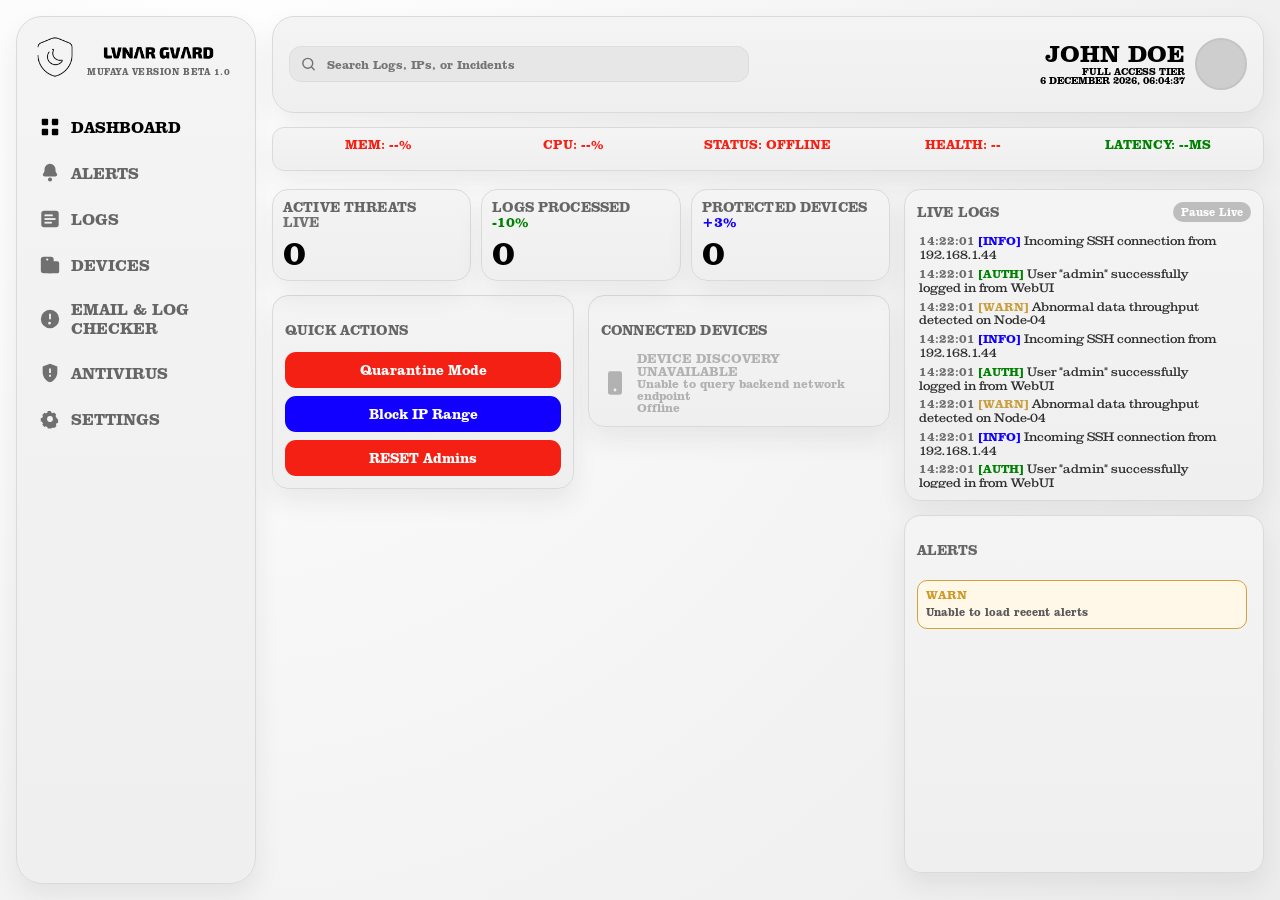
==== commit 72beb1c5: "Refactor code structure for improved readability and maintainability" ====
--- a/frontend/index.html
+++ b/frontend/index.html
@@ -37,14 +37,6 @@
 				<a href="#" class="nav-item navigation-text" data-view="ai">
 					<svg class="nav-icon" viewBox="0 0 24 24" fill="currentColor" aria-hidden="true"><path d="M12 2a10 10 0 1 0 10 10A10 10 0 0 0 12 2zm1 14.5a1.5 1.5 0 1 1-3 0 1.5 1.5 0 0 1 3 0zm-1-4a1 1 0 0 1-1-1V7a1 1 0 0 1 2 0v4.5a1 1 0 0 1-1 1z"/></svg>
 					<span>EMAIL & LOG CHECKER</span>
-				</a>
-				<a href="#" class="nav-item navigation-text" data-view="emails">
-					<svg class="nav-icon" viewBox="0 0 24 24" fill="currentColor" aria-hidden="true"><path d="M10 2h4l.7 2.1c.7.2 1.3.5 1.9.9l2-.8 2.8 2.8-.8 2c.4.6.7 1.2.9 1.9L24 14v4l-2.1.7a8 8 0 0 1-.9 1.9l.8 2-2.8 2.8-2-.8a8 8 0 0 1-1.9.9L14 26h-4l-.7-2.1a8 8 0 0 1-1.9-.9l-2 .8L2.6 21l.8-2a8 8 0 0 1-.9-1.9L.4 16v-4l2.1-.7a8 8 0 0 1 .9-1.9l-.8-2L5.4 4.6l2 .8a8 8 0 0 1 1.9-.9z" transform="scale(0.8) translate(2 2)"/><circle cx="12" cy="12" r="3.2" fill="#f4f4f4"/></svg>
-					<span>EMAILS</span>
-				</a>
-				<a href="#" class="nav-item navigation-text" data-view="firewall">
-					<svg class="nav-icon" viewBox="0 0 24 24" fill="currentColor" aria-hidden="true"><path d="M10 2h4l.7 2.1c.7.2 1.3.5 1.9.9l2-.8 2.8 2.8-.8 2c.4.6.7 1.2.9 1.9L24 14v4l-2.1.7a8 8 0 0 1-.9 1.9l.8 2-2.8 2.8-2-.8a8 8 0 0 1-1.9.9L14 26h-4l-.7-2.1a8 8 0 0 1-1.9-.9l-2 .8L2.6 21l.8-2a8 8 0 0 1-.9-1.9L.4 16v-4l2.1-.7a8 8 0 0 1 .9-1.9l-.8-2L5.4 4.6l2 .8a8 8 0 0 1 1.9-.9z" transform="scale(0.8) translate(2 2)"/><circle cx="12" cy="12" r="3.2" fill="#f4f4f4"/></svg>
-					<span>FIREWALL</span>
 				</a>
 				<a href="#" class="nav-item navigation-text" data-view="antivirus">
 					<svg class="nav-icon" viewBox="0 0 24 24" fill="currentColor" aria-hidden="true"><path d="M12 2L4 5v6.09c0 5.05 3.41 9.76 8 10.91 4.59-1.15 8-5.86 8-10.91V5l-8-3zm1 14h-2v-2h2v2zm0-4h-2V7h2v5z"/></svg>
@@ -188,15 +180,52 @@
 				<div class="view-header">
 					<div>
 						<p class="heading-text">LOGS CONSOLE <span id="logs-stream-status" class="tag info" style="margin-left: 10px; font-size: 10px;">CONNECTING</span></p>
-						<p class="view-subtitle">Live Windows event stream connected to the backend websocket.</p>
+						<p class="view-subtitle">Live Windows event stream with filtering by severity, source, event ID, or keyword.</p>
 						<p class="view-subtitle" style="font-size: 10px; opacity: 0.7;">URL: <span id="logs-websocket-url">--</span> | Recent: <span id="logs-recent-count">0</span></p>
 					</div>
 				</div>
 
-				<div class="logs-page-grid">
+				<div class="logs-page-grid" style="display: grid; gap: 12px;">
+					<!-- Log Filter Toolbar -->
+					<div class="panel" style="padding: 12px; border-radius: 12px; display: flex; flex-wrap: wrap; gap: 10px; align-items: center;">
+						<div style="display: flex; flex-direction: column; gap: 4px; flex: 1; min-width: 140px;">
+							<label style="font-size: 10px; font-weight: bold; text-transform: uppercase;">Tag / Severity</label>
+							<select id="logs-filter-tag" style="background: #e7e7e7; border: 1px solid #ccc; padding: 6px 8px; border-radius: 8px; font-family: inherit; font-size: 12px; outline: none;">
+								<option value="">All Tags / Severities</option>
+								<option value="[AUTH]">[AUTH] Authentication</option>
+								<option value="[PROC]">[PROC] Process</option>
+								<option value="[CRED]">[CRED] Credential</option>
+								<option value="[SYS]">[SYS] System</option>
+								<option value="[WARN]">[WARN] Warning</option>
+								<option value="[ERROR]">[ERROR] Error</option>
+								<option value="[INFO]">[INFO] Info</option>
+							</select>
+						</div>
+
+						<div style="display: flex; flex-direction: column; gap: 4px; flex: 1; min-width: 140px;">
+							<label style="font-size: 10px; font-weight: bold; text-transform: uppercase;">Source</label>
+							<input type="text" id="logs-filter-source" placeholder="e.g. Security, DCOM" style="background: #e7e7e7; border: 1px solid #ccc; padding: 6px 8px; border-radius: 8px; font-family: inherit; font-size: 12px; outline: none;" />
+						</div>
+
+						<div style="display: flex; flex-direction: column; gap: 4px; width: 120px;">
+							<label style="font-size: 10px; font-weight: bold; text-transform: uppercase;">Event ID</label>
+							<input type="text" id="logs-filter-eventid" placeholder="e.g. 4625" style="background: #e7e7e7; border: 1px solid #ccc; padding: 6px 8px; border-radius: 8px; font-family: inherit; font-size: 12px; outline: none;" />
+						</div>
+
+						<div style="display: flex; flex-direction: column; gap: 4px; flex: 2; min-width: 180px;">
+							<label style="font-size: 10px; font-weight: bold; text-transform: uppercase;">Keyword Search</label>
+							<input type="text" id="logs-filter-keyword" placeholder="Search log message text..." style="background: #e7e7e7; border: 1px solid #ccc; padding: 6px 8px; border-radius: 8px; font-family: inherit; font-size: 12px; outline: none;" />
+						</div>
+
+						<div style="display: flex; gap: 6px; align-self: flex-end; padding-bottom: 2px;">
+							<button class="action-btn blue" id="logs-filter-apply-btn" type="button" style="padding: 6px 14px; font-size: 11px;">Filter</button>
+							<button class="action-btn red" id="logs-filter-reset-btn" type="button" style="padding: 6px 14px; font-size: 11px;">Reset</button>
+						</div>
+					</div>
+
 					<section class="logs-page-list panel">
 						<div class="logs-toolbar">
-							<p class="heading-text">RECENT LOGS</p>
+							<p class="heading-text">FILTERED LOGS</p>
 							<div class="logs-toolbar-actions">
 								<button class="mini-btn" id="logs-refresh-btn" type="button">Refresh</button>
 								<button class="mini-btn blue" id="logs-follow-btn" type="button" aria-pressed="true">Following Live</button>
